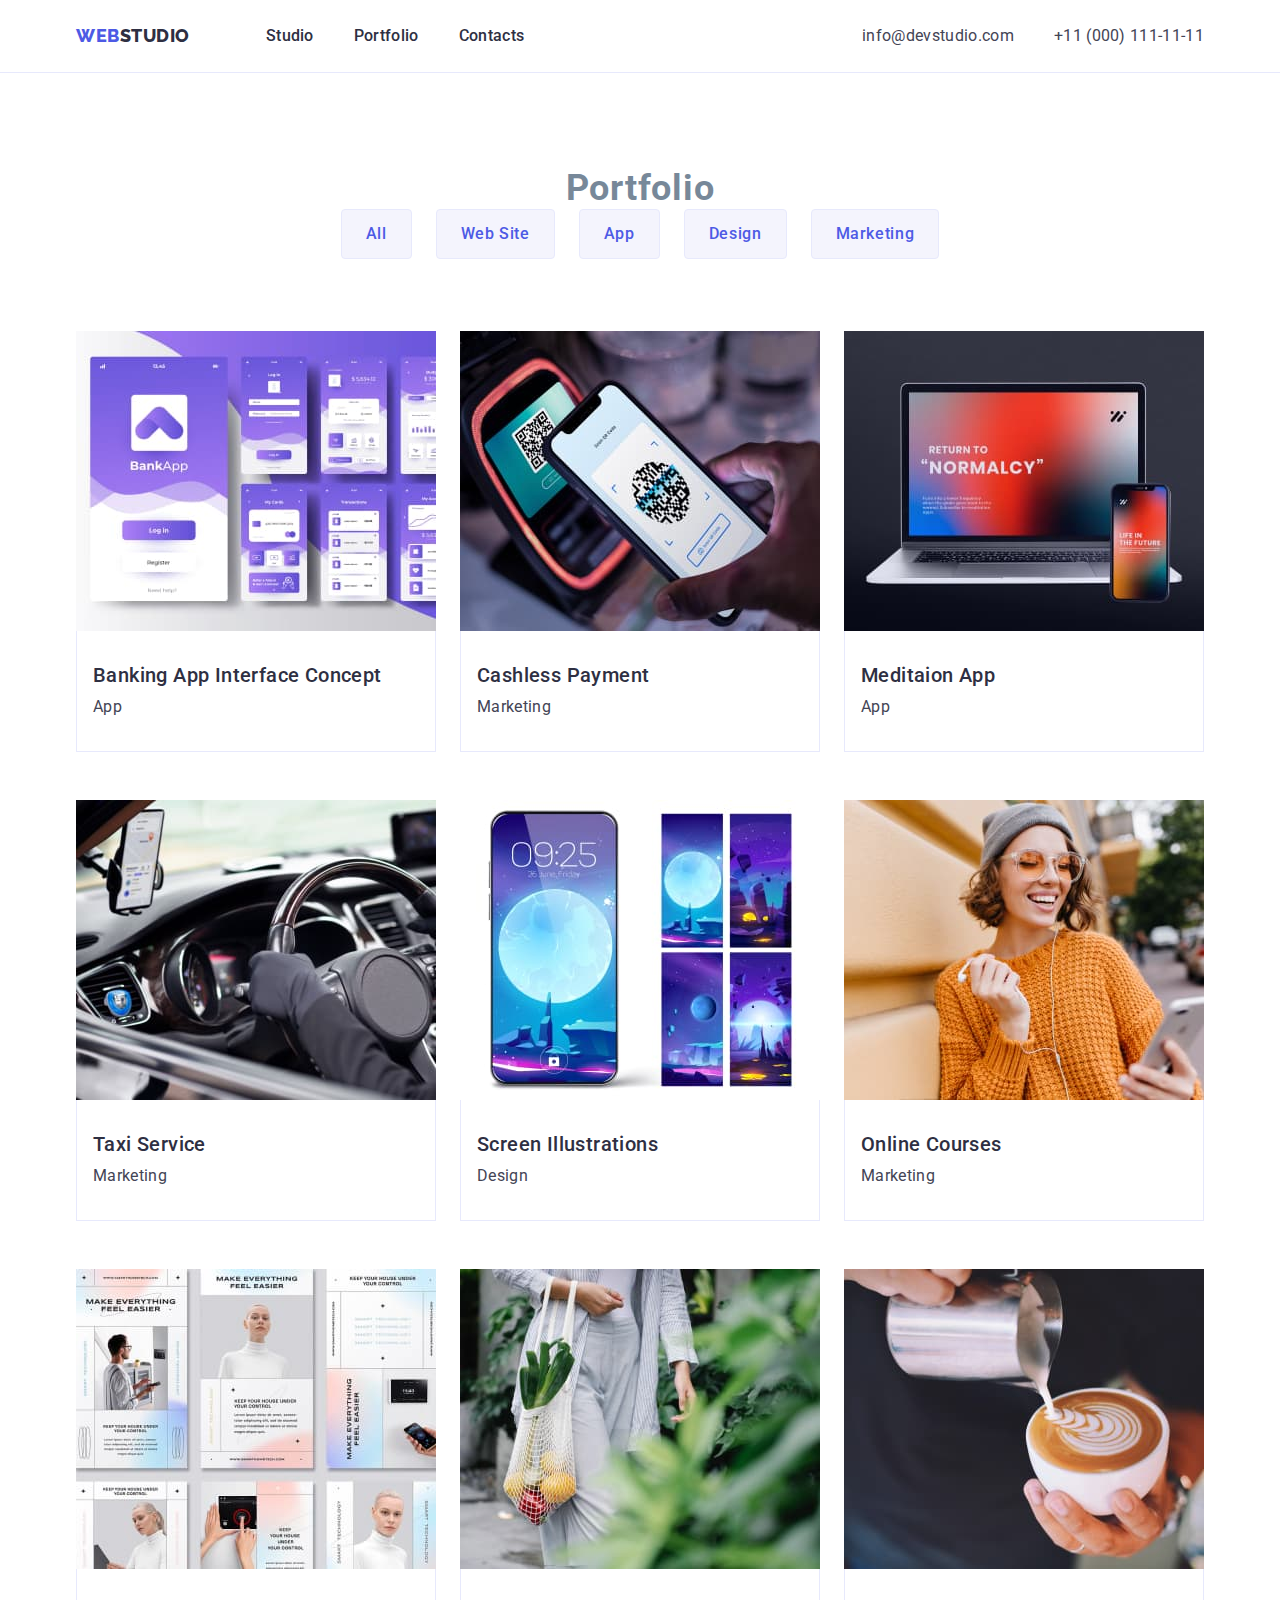
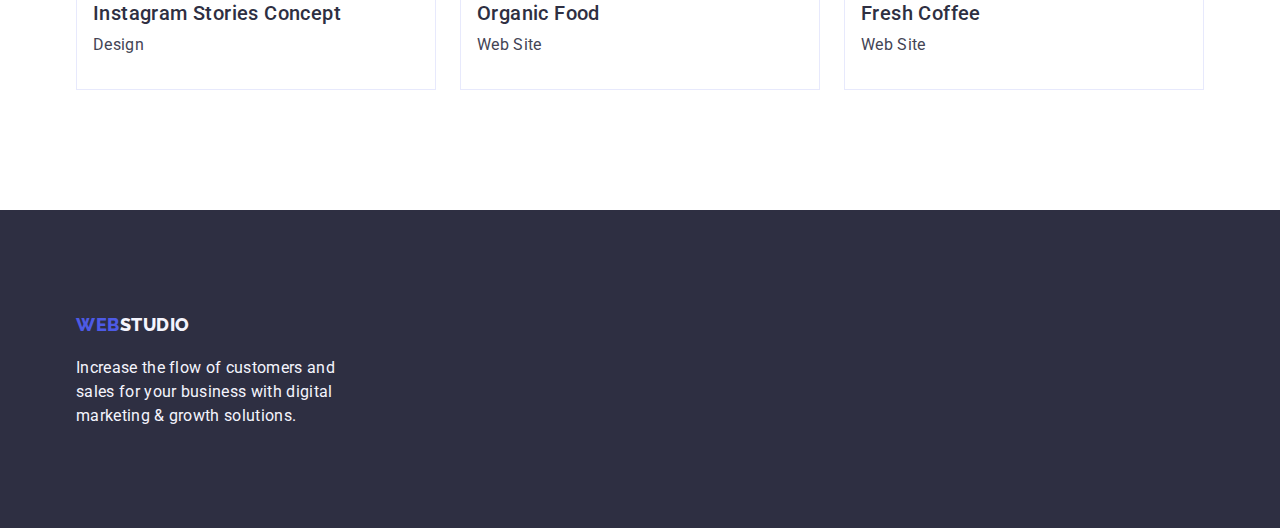
==== portfolio.html @ 7e33753d "Initial commit" ====
<!DOCTYPE html>
<html lang="en">
  <head>
    <meta charset="UTF-8">
    <link
      rel="stylesheet"
      href="https://cdnjs.cloudflare.com/ajax/libs/modern-normalize/1.1.0/modern-normalize.css"
    >
    <link rel="preconnect" href="https://fonts.googleapis.com">
    <link rel="preconnect" href="https://fonts.gstatic.com" crossorigin>
    <link
      href="https://fonts.googleapis.com/css2?family=Raleway:wght@800&family=Roboto:wght@400;500;700;900&display=swap"
      rel="stylesheet"
    >
    <link rel="stylesheet" href="./css/styles.css">
    <title>Main page</title>
  </head>
  <body>
    <!-- Header section -->
    <header class="header">
      <div class="container">
        <nav class="navigation">
          <!-- Logo -->
          <a
            href="./index.html"
            aria-label="Webstudio home page"
            class="logo navigation-item"
          >
            <span class="logo-accent">Web</span>Studio
          </a>

          <!-- Main navigation -->
          <ul class="navigation-list list">
            <li class="item">
              <a href="./index.html" class="navigation-item"> Studio </a>
            </li>
            <li class="item">
              <a href="./portfolio.html" class="navigation-item"> Portfolio </a>
            </li>
            <li class="item">
              <a href="" class="navigation-item"> Contacts </a>
            </li>
          </ul>
        </nav>
        <!-- Contacts block. The only address block at present so wrapped with address tag -->
        <address>
          <ul class="contact-list list">
            <li class="item">
              <a href="mailto:info@devstudio.com" class="contact-item">
                info@devstudio.com
              </a>
            </li>
            <li class="item">
              <a href="tel:+110001111111" class="contact-item">
                +11 (000) 111-11-11
              </a>
            </li>
          </ul>
        </address>
      </div>
    </header>

    <main>
      <section class="section portfolio">
        <div class="container">
          <h1 class="section-title">Portfolio</h1>
          <ul class="filter-list list">
            <li class="item">
              <button type="button" class="button filter">All</button>
            </li>
            <li class="item">
              <button type="button" class="button filter">Web Site</button>
            </li>
            <li class="item">
              <button type="button" class="button filter">App</button>
            </li>
            <li class="item">
              <button type="button" class="button filter">Design</button>
            </li>
            <li class="item">
              <button type="button" class="button filter">Marketing</button>
            </li>
          </ul>
          <ul class="works-list list">
            <li class="item">
              <a href="" class="item-link">
                <img
                  src="./images/portfolio01-360x300-opt.jpg"
                  alt="violet interfaces of a bank app"
                  class="item-image block-img"
                >
                <div class="caption-wrapper">
                  <h2 class="item-title">Banking App Interface Concept</h2>
                  <p class="item-text">App</p>
                </div>
              </a>
            </li>
            <li class="item">
              <a href="" class="item-link">
                <img
                  src="./images/portfolio02-360x300-opt.jpg"
                  alt="a smartphone with a qr code on its screen"
                  class="item-image block-img"
                >
                <div class="caption-wrapper">
                  <h2 class="item-title">Cashless Payment</h2>
                  <p class="item-text">Marketing</p>
                </div>
              </a>
            </li>
            <li class="item">
              <a href="" class="item-link">
                <img
                  src="./images/portfolio03-360x300-opt.jpg"
                  alt="a notebook and a smartphone"
                  class="item-image block-img"
                >
                <div class="caption-wrapper">
                  <h2 class="item-title">Meditaion App</h2>
                  <p class="item-text">App</p>
                </div>
              </a>
            </li>
            <li class="item">
              <a href="" class="item-link">
                <img
                  src="./images/portfolio04-360x300-opt.jpg"
                  alt="a car steering wheel"
                  class="item-image block-img"
                >
                <div class="caption-wrapper">
                  <h2 class="item-title">Taxi Service</h2>
                  <p class="item-text">Marketing</p>
                </div>
              </a>
            </li>
            <li class="item">
              <a href="" class="item-link">
                <img
                  src="./images/portfolio05-360x300-opt.jpg"
                  alt="a smartphone with various illustrations on a screen"
                  class="item-image block-img"
                >
                <div class="caption-wrapper">
                  <h2 class="item-title">Screen Illustrations</h2>
                  <p class="item-text">Design</p>
                </div>
              </a>
            </li>
            <li class="item">
              <a href="" class="item-link">
                <img
                  src="./images/portfolio06-360x300-opt.jpg"
                  alt="a girl in sunglasses looking at her smartphone"
                  class="item-image block-img"
                >
                <div class="caption-wrapper">
                  <h2 class="item-title">Online Courses</h2>
                  <p class="item-text">Marketing</p>
                </div>
              </a>
            </li>
            <li class="item">
              <a href="" class="item-link">
                <img
                  src="./images/portfolio07-360x300-opt.jpg"
                  alt="various cards with a graphic design of a page"
                  class="item-image block-img"
                >
                <div class="caption-wrapper">
                  <h2 class="item-title">Instagram Stories Concept</h2>
                  <p class="item-text">Design</p>
                </div>
              </a>
            </li>
            <li class="item">
              <a href="" class="item-link">
                <img
                  src="./images/portfolio08-360x300-opt.jpg"
                  alt="someone carrying a string bag with vegetables"
                  class="item-image block-img"
                >
                <div class="caption-wrapper">
                  <h2 class="item-title">Organic Food</h2>
                  <p class="item-text">Web Site</p>
                </div>
              </a>
            </li>
            <li class="item">
              <a href="" class="item-link">
                <img
                  src="./images/portfolio09-360x300-opt.jpg"
                  class="item-image block-img"
                  alt="a coffee cup with decorated latte"
                >
                <div class="caption-wrapper">
                  <h2 class="item-title">Fresh Coffee</h2>
                  <p class="item-text">Web Site</p>
                </div>
              </a>
            </li>
          </ul>
        </div>
      </section>
    </main>

    <footer class="footer">
      <div class="container">
        <!-- Logo -->
        <a href="./index.html" aria-label="Webstudio home page" class="logo">
          <span class="logo-accent">Web</span>Studio
        </a>

        <!-- This part also can be call to action (<b>) but not important at the moment -->
        <p class="footer-text">
          Increase the flow of customers and sales for your business with
          digital marketing & growth solutions.
        </p>
      </div>
    </footer>
  </body>
</html>
---- css/styles.css ----
:root {
    --primary-brand: #4D5AE5;
    --action-active: #404BBF;
    --dark: #2E2F42;
    --text-main: #434455;
    --accent-color: #E7E9FC;
    --light: #F4F4FD;
    --background-primary: #FFFFFF;
}

body {

    color: var(--text-main);

    font-family: 'Roboto', sans-serif;

}

.container {
    width: 1158px;
    margin-left: auto;
    margin-right: auto;
    padding-left: 15px;
    padding-right: 15px;

    /* outline: 2px dashed orange; */

}

/* 4px fix */
.block-img {
    display: block;
}

/* common undotted list*/
.list {
    margin-top: 0;
    margin-bottom: 0;
    padding-left: 0;

    list-style: none;
}


/* common dark item header */
.item-title {
    margin-top: 0;
    margin-bottom: 0;

    color: var(--dark);

    font-weight: 500;
    font-size: 20px;
    line-height: 1.2;
    letter-spacing: 0.02em;
}

.item-text {
    margin-top: 0;
    margin-bottom: 0;

    /* Temporary fix for a text wrapped with link in a team block (styles inherited from user-agent).  */
    /* Will be deleted because team items doesn't look like a link on next mockups*/
    color: var(--text-main);
    line-height: 1.5;
    letter-spacing: 0.02em;
}

.section {
    background-color: var(--background-primary);
}

.section-title {
    margin-top: 0;
    margin-bottom: 0;

    color: var(--dark);


    font-size: 36px;
    line-height: 1.11;
    letter-spacing: 0.02em;
    text-transform: capitalize;
    text-align: center;
}


/* links */

.item-link {
    text-decoration: none;
}

/* Just for hover/focused purposes */
.item-link:hover,
.item-link:focus {
    background-color: var(--primary-brand);
}

.button {

    border-radius: 4px;
    border: 1px solid transparent;

    font-family: 'Roboto', sans-serif;
    font-size: 16px;
    font-weight: 500;
    line-height: 1.5;
    letter-spacing: 0.04em;

    cursor: pointer;
}

.button.primary {
    padding: 16px 32px;
    color: var(--background-primary);
    background-color: var(--primary-brand);

}

.button.primary:hover,
.button.primary:focus {
    background-color: var(--action-active);

}


.button.filter {
    padding: 12px 24px;
    border: 1px solid var(--accent-color);


    background-color: var(--light);
    color: var(--primary-brand);

}

.button.filter:hover,
.button.filter:focus {
    border: 1px solid transparent;

    background-color: var(--action-active);
    color: var(--background-primary);

}

/* Header Section */

.header {
    border-bottom: 1px solid var(--accent-color);
    background-color: var(--background-primary);
}

.header .container {
    display: flex;
    justify-content: space-between;
    align-items: center;
}

/* Logo Elements*/

.logo {


    font-family: 'Raleway', sans-serif;
    font-weight: 800;
    font-size: 18px;
    line-height: 1.33;
    letter-spacing: 0.03em;
    text-transform: uppercase;
    text-decoration: none;

}

.logo .logo-accent {
    color: var(--primary-brand);
}

.logo.navigation-item {
    margin-right: 76px;
}


/* Site Navigation Block */

.navigation {
    display: flex;
}

.navigation-list {
    display: flex;
}

.navigation-list .item:not(:last-child) {
    margin-right: 40px;
}

.navigation-item {
    display: block;
    padding-top: 24px;
    padding-bottom: 24px;

    color: var(--dark);
    text-decoration: none;

}

.navigation-item:hover,
.navigation-item:focus {
    color: var(--primary-brand);
}

.navigation-list .navigation-item {
    font-weight: 500;
    line-height: 1.5;
    letter-spacing: 0.02em;
}


/* Contacts Block*/

.contact-list {
    display: flex;
}

.contact-list .item:not(:last-child) {
    margin-right: 40px;
}

.contact-item {
    display: block;
    padding-top: 24px;
    padding-bottom: 24px;

    color: var(--text-main);
    text-decoration: none;
    line-height: 1.5;
    letter-spacing: 0.02em;
}

.contact-item:hover,
.contact-item:focus {
    color: var(--primary-brand);
}

.contact-list .contact-item {
    font-style: normal;
}

/* Hero Section */

.hero {

    /*according to color scheme should be rgba(0, 0, 0, 0.05), ???*/
    background-color: var(--dark);

    text-align: center;

}

.hero-title {
    margin-top: 0;
    margin-bottom: 48px;

    color: var(--background-primary);

    font-size: 56px;
    line-height: 1.07;
    letter-spacing: 0.02em;
}

/* Strengths Section */
.strengths {
    padding-top: 120px;
    padding-bottom: 60px;
}

.strengths .section-title,
.portfolio .section-title {
    /* To show it`s invisible title */
    color: lightslategrey;

}

.strengths .item-title {
    margin-bottom: 8px;
}

.strengths-list {
    display: flex;
    /* justify-content: space-between;  */
}

.strengths-list .item:not(:last-child) {
    margin-right: 24px;
}

/* Services Section */

.services {
    padding-top: 60px;
    padding-bottom: 120px;
}

.services .section-title {
    margin-bottom: 72px;
}

.services-list {
    display: flex;
}

.services-list .item:not(:last-child) {
    margin-right: 24px;
}



/* Team Section */

.team {
    padding-top: 120px;
    padding-bottom: 120px;

    background-color: var(--light);
}

.team .section-title {
    margin-bottom: 72px;
}

.team-list {
    display: flex;
}

.team-list .item {
    text-align: center;
}

.team-list .item-title {
    margin-bottom: 8px;
}

.team-list .item:not(:last-child) {
    margin-right: 24px;
}

.team-list .caption-wrapper {
    padding: 32px 16px;

    background-color: var(--background-primary);
}


/* Portfolio Section */

.portfolio {
    padding-top: 96px;
    padding-bottom: 120px;
}

.filter-list {
    display: flex;
    justify-content: center;
    margin-bottom: 72px;
}

/* .works-list .item-image {
    margin-bottom: 32px;
} */

.works-list .item-title {
    margin-bottom: 8px;
    
}

.works-list .caption-wrapper {
    padding: 32px 16px;
   
    border-left: 1px solid var(--accent-color);
    border-right: 1px solid var(--accent-color);
    border-bottom: 1px solid var(--accent-color);
    

}


/* Portfolio Filter */

.filter-list .item:not(:last-child) {
    margin-right: 24px;
}

/* Portfolio Works Catalogue */

.works-list {
    display: flex;
    flex-wrap: wrap;
}

.works-list .item:not(:nth-child(3n)) {
    margin-right: 24px;
}

.works-list .item:not(:nth-last-child(-n+3)) {
    margin-bottom: 48px;
}




/* Footer Section */

.footer {
    padding-top: 100px;
    padding-bottom: 100px;

    color: var(--light);
    background-color: var(--dark);
}

.footer .logo {
    display: block;
    margin-bottom: 16px;

    color: var(--light);

    line-height: 1.67;
}

.footer .logo:hover,
.footer .logo:focus {
    color: var(--primary-brand);
}

.footer-text {
    margin-bottom: 0;
    max-width: 264px;

    line-height: 1.5;
    letter-spacing: 0.02em;
}
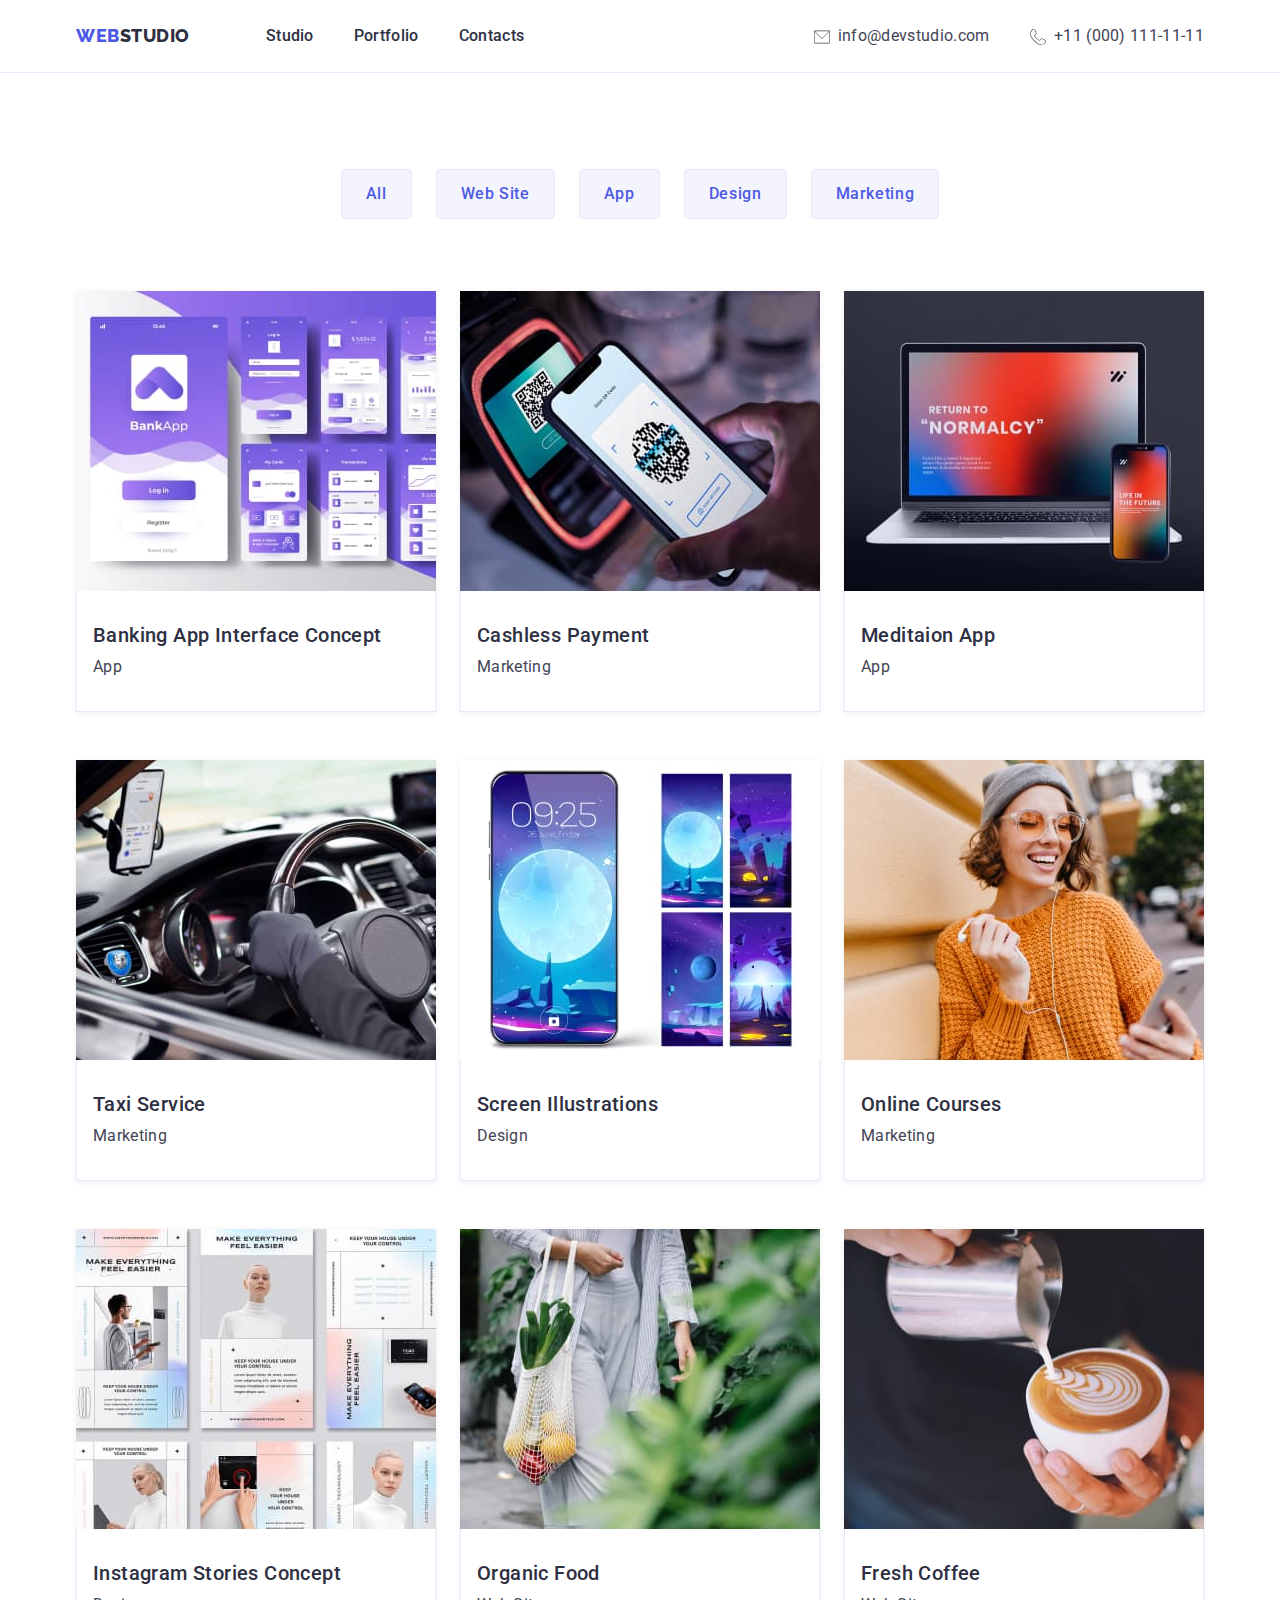
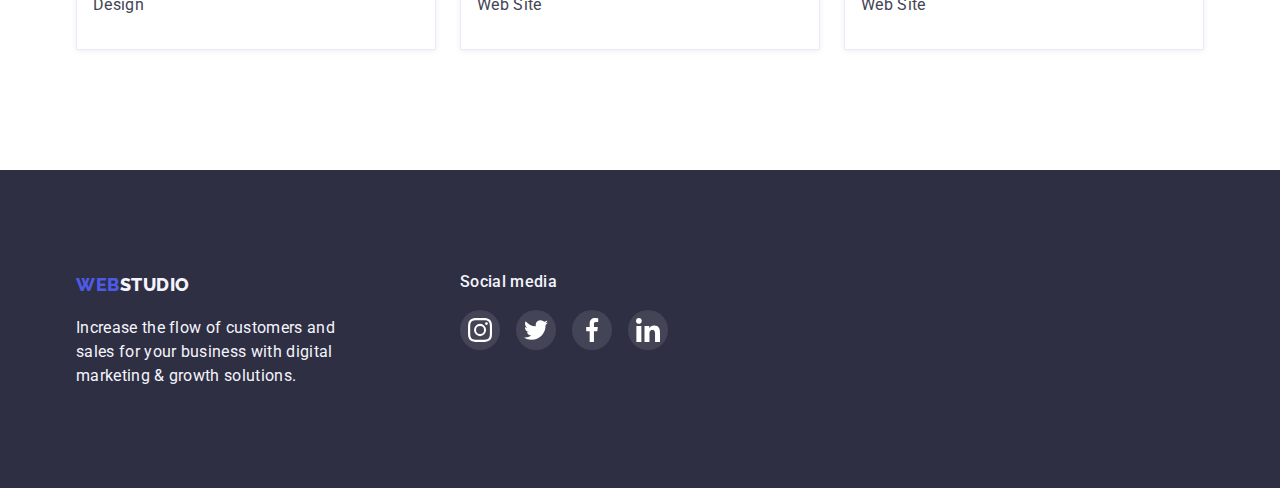
==== commit 9cf94ffc: "socials+shadows+minor fixes" ====
--- a/portfolio.html
+++ b/portfolio.html
@@ -4,14 +4,12 @@
     <meta charset="UTF-8">
     <link
       rel="stylesheet"
-      href="https://cdnjs.cloudflare.com/ajax/libs/modern-normalize/1.1.0/modern-normalize.css"
-    >
+      href="https://cdnjs.cloudflare.com/ajax/libs/modern-normalize/1.1.0/modern-normalize.css">
     <link rel="preconnect" href="https://fonts.googleapis.com">
     <link rel="preconnect" href="https://fonts.gstatic.com" crossorigin>
     <link
       href="https://fonts.googleapis.com/css2?family=Raleway:wght@800&family=Roboto:wght@400;500;700;900&display=swap"
-      rel="stylesheet"
-    >
+      rel="stylesheet">
     <link rel="stylesheet" href="./css/styles.css">
     <title>Main page</title>
   </head>
@@ -47,11 +45,17 @@
           <ul class="contact-list list">
             <li class="item">
               <a href="mailto:info@devstudio.com" class="contact-item">
+                <svg class="icon-socials">
+                  <use href="./images/icons.svg#envelope"></use>
+                </svg>
                 info@devstudio.com
               </a>
             </li>
             <li class="item">
               <a href="tel:+110001111111" class="contact-item">
+                <svg class="icon-socials">
+                  <use href="./images/icons.svg#phone"></use>
+                </svg>
                 +11 (000) 111-11-11
               </a>
             </li>
@@ -63,7 +67,7 @@
     <main>
       <section class="section portfolio">
         <div class="container">
-          <h1 class="section-title">Portfolio</h1>
+          <h1 class="section-title visually-hidden">Portfolio</h1>
           <ul class="filter-list list">
             <li class="item">
               <button type="button" class="button filter">All</button>
@@ -206,16 +210,70 @@
 
     <footer class="footer">
       <div class="container">
-        <!-- Logo -->
-        <a href="./index.html" aria-label="Webstudio home page" class="logo">
-          <span class="logo-accent">Web</span>Studio
-        </a>
-
-        <!-- This part also can be call to action (<b>) but not important at the moment -->
-        <p class="footer-text">
-          Increase the flow of customers and sales for your business with
-          digital marketing & growth solutions.
-        </p>
+        <h2 class="visually-hidden">Footer</h2>
+        <!-- Logo block-->
+        <div class="footer-logo">
+          <h3 class="visually-hidden">Logo</h3>
+          <a href="./index.html" aria-label="Webstudio home page" class="logo">
+            <span class="logo-accent">Web</span>Studio
+          </a>
+
+          <!-- This part also can be call to action (<b>) but not important at the moment -->
+          <p class="footer-text">
+            Increase the flow of customers and sales for your business with
+            digital marketing & growth solutions.
+          </p>
+        </div>
+        <!-- Socials block -->
+        <div class="footer-socials">
+          <h3 class="socials-title">Social media</h3>
+          <ul class="list socials-list">
+            <li class="social-item">
+              <a
+                href="https://instagram.com"
+                aria-label="instagram"
+                class="link-social"
+              >
+                <svg class="icon-socials">
+                  <use href="./images/icons.svg#instagram"></use>
+                </svg>
+              </a>
+            </li>
+            <li class="social-item">
+              <a
+                href="https://twitter.com"
+                aria-label="twitter"
+                class="link-social"
+              >
+                <svg class="icon-socials">
+                  <use href="./images/icons.svg#twitter"></use>
+                </svg>
+              </a>
+            </li>
+            <li class="social-item">
+              <a
+                href="https://facebook.com"
+                aria-label="facebook"
+                class="link-social"
+              >
+                <svg class="icon-socials">
+                  <use href="./images/icons.svg#facebook"></use>
+                </svg>
+              </a>
+            </li>
+            <li class="social-item">
+              <a
+                href="https://linkedin.com"
+                aria-label="linkedin"
+                class="link-social"
+              >
+                <svg class="icon-socials">
+                  <use href="./images/icons.svg#linkedin"></use>
+                </svg>
+              </a>
+            </li>
+          </ul>
+        </div>
       </div>
     </footer>
   </body>
--- a/css/styles.css
+++ b/css/styles.css
@@ -6,6 +6,10 @@
     --accent-color: #E7E9FC;
     --light: #F4F4FD;
     --background-primary: #FFFFFF;
+    --hero-background: rgba(46, 47, 66, 0.7);
+    --background-footer-social: rgba(255, 255, 255, 0.1);
+    --success-highlight: #31D0AA;
+    --subtle-text: #8E8F99;
 }
 
 body {
@@ -23,8 +27,6 @@
     padding-left: 15px;
     padding-right: 15px;
 
-    /* outline: 2px dashed orange; */
-
 }
 
 /* 4px fix */
@@ -142,6 +144,41 @@
     background-color: var(--action-active);
     color: var(--background-primary);
 
+    box-shadow: 0px 3px 1px rgba(0, 0, 0, 0.1), 0px 2px 1px rgba(0, 0, 0, 0.08), 0px 2px 2px rgba(0, 0, 0, 0.12);
+
+}
+
+/* Socials */
+.link-social {
+    display: block;
+    width: 40px;
+    height: 40px;
+    padding: 12px;
+
+
+}
+
+.icon-socials {
+    display: block;
+    width: 16px;
+    height: 16px;
+
+    fill: var(--background-primary)
+}
+
+/* For hodden elements */
+.visually-hidden {
+    position: absolute;
+    width: 1px;
+    height: 1px;
+    margin: -1px;
+    border: 0;
+    padding: 0;
+
+    white-space: nowrap;
+    clip-path: inset(100%);
+    clip: rect(0 0 0 0);
+    overflow: hidden;
 }
 
 /* Header Section */
@@ -207,7 +244,7 @@
 
 .navigation-item:hover,
 .navigation-item:focus {
-    color: var(--primary-brand);
+    color: var(--action-active);
 }
 
 .navigation-list .navigation-item {
@@ -227,8 +264,9 @@
     margin-right: 40px;
 }
 
+
 .contact-item {
-    display: block;
+    display: inline-block;
     padding-top: 24px;
     padding-bottom: 24px;
 
@@ -238,9 +276,18 @@
     letter-spacing: 0.02em;
 }
 
+.contact-item .icon-socials {
+    display: inline-block;
+    /* 8px in total but 4px inline-block 4px margin  */
+    margin-right: 4px;
+    vertical-align: middle;
+
+    fill: currentColor;
+}
+
 .contact-item:hover,
 .contact-item:focus {
-    color: var(--primary-brand);
+    color: var(--action-active);
 }
 
 .contact-list .contact-item {
@@ -248,15 +295,6 @@
 }
 
 /* Hero Section */
-
-.hero {
-
-    /*according to color scheme should be rgba(0, 0, 0, 0.05), ???*/
-    background-color: var(--dark);
-
-    text-align: center;
-
-}
 
 .hero-title {
     margin-top: 0;
@@ -267,6 +305,19 @@
     font-size: 56px;
     line-height: 1.07;
     letter-spacing: 0.02em;
+}
+
+.overlay {
+    height: 600px;
+    max-width: 1400px;
+    margin-left: auto;
+    margin-right: auto;
+    padding-top: 188px;
+    background-image:
+        linear-gradient(var(--hero-background), var(--hero-background)),
+        url("../images/people-office-1400x600-opt.jpg");
+
+    text-align: center;
 }
 
 /* Strengths Section */
@@ -275,11 +326,8 @@
     padding-bottom: 60px;
 }
 
-.strengths .section-title,
-.portfolio .section-title {
-    /* To show it`s invisible title */
-    color: lightslategrey;
-
+.strengths .item {
+    width: 264px;
 }
 
 .strengths .item-title {
@@ -288,11 +336,26 @@
 
 .strengths-list {
     display: flex;
-    /* justify-content: space-between;  */
 }
 
 .strengths-list .item:not(:last-child) {
     margin-right: 24px;
+}
+
+.strengths-list .item-picture {
+    padding: 24px 100px;
+    margin-bottom: 8px;
+
+    background-color: var(--light);
+    border-radius: 4px;
+}
+
+.strengths-icon {
+    display: block;
+    width: 64px;
+    height: 64px;
+
+    fill: var(--dark);
 }
 
 /* Services Section */
@@ -335,12 +398,19 @@
 
 .team-list .item {
     text-align: center;
+
+    box-shadow: 0px 1px 6px rgba(46, 47, 66, 0.08), 0px 1px 1px rgba(46, 47, 66, 0.16), 0px 2px 1px rgba(46, 47, 66, 0.08);
+    border-radius: 0px 0px 4px 4px;
 }
 
 .team-list .item-title {
     margin-bottom: 8px;
 }
 
+.team-list .item-text {
+    margin-bottom: 8px;
+}
+
 .team-list .item:not(:last-child) {
     margin-right: 24px;
 }
@@ -350,6 +420,27 @@
 
     background-color: var(--background-primary);
 }
+
+.socials-list {
+    display: flex;
+    justify-content: space-between;
+}
+
+
+
+.team .link-social {
+    background-color: var(--primary-brand);
+    border-radius: 50%;
+}
+
+.team .link-social:hover,
+.team .link-social:focus {
+    background-color: var(--action-active);
+
+}
+
+
+
 
 
 /* Portfolio Section */
@@ -365,23 +456,33 @@
     margin-bottom: 72px;
 }
 
-/* .works-list .item-image {
-    margin-bottom: 32px;
-} */
-
 .works-list .item-title {
     margin-bottom: 8px;
-    
+
+}
+
+.works-list .item {
+    box-shadow: 0px 1px 6px rgba(46, 47, 66, 0.08);
+}
+
+.works-list .item:hover,
+.works-list .item:focus {
+    box-shadow: 0px 1px 6px rgba(46, 47, 66, 0.08), 0px 1px 1px rgba(46, 47, 66, 0.16), 0px 2px 1px rgba(46, 47, 66, 0.08);
 }
 
 .works-list .caption-wrapper {
     padding: 32px 16px;
-   
+
     border-left: 1px solid var(--accent-color);
     border-right: 1px solid var(--accent-color);
     border-bottom: 1px solid var(--accent-color);
-    
-
+}
+
+.works-list .item:hover .caption-wrapper,
+.works-list .item:focus .caption-wrapper {
+    border-left: 0.5px solid var(--light);
+    border-right: 0.5px solid var(--light);
+    border-bottom: 0.5px solid var(--light);
 }
 
 
@@ -406,6 +507,48 @@
     margin-bottom: 48px;
 }
 
+/* Clients section */
+
+.clients {
+    padding-top: 130px;
+    padding-bottom: 120px;
+    padding-left: 156px;
+    padding-right: 156px;
+}
+
+.clients .section-title {
+    margin-bottom: 72px;
+}
+
+.clients-list {
+    display: flex;
+    justify-content: space-between;
+}
+
+.client-link {
+    display: block;
+    width: 168px;
+    height: 88px;
+    padding: 16px 32px;
+
+    border: 1px solid var(--subtle-text);
+    border-radius: 4px;
+    color: var(--subtle-text);
+}
+
+.client-link:hover,
+.client-link:focus {
+
+    border: 1px solid var(--action-active);
+    color: var(--action-active);
+}
+
+.client-icon {
+    width: 104px;
+    height: 56px;
+
+    fill: currentColor;
+}
 
 
 
@@ -439,4 +582,49 @@
 
     line-height: 1.5;
     letter-spacing: 0.02em;
+}
+
+.footer-socials {
+    min-width: 208px;
+}
+
+.footer-socials .socials-title {
+    margin-top: 0;
+    margin-bottom: 16px;
+
+    font-weight: 500;
+    font-size: 16px;
+    line-height: 1.5;
+    letter-spacing: 0.02em;
+}
+
+.footer-socials .socials-list {
+    display: flex;
+    justify-content: space-between;
+}
+
+.footer-socials .icon-socials {
+    width: 24px;
+    height: 24px;
+}
+
+.footer .link-social {
+    padding: 8px;
+
+    background-color: var(--background-footer-social);
+    border-radius: 50%;
+}
+
+.footer .link-social:hover,
+.footer .link-social:focus {
+    background-color: var(--success-highlight);
+
+}
+
+.footer .container {
+    display: flex;
+}
+
+.footer-logo {
+    margin-right: 120px;
 }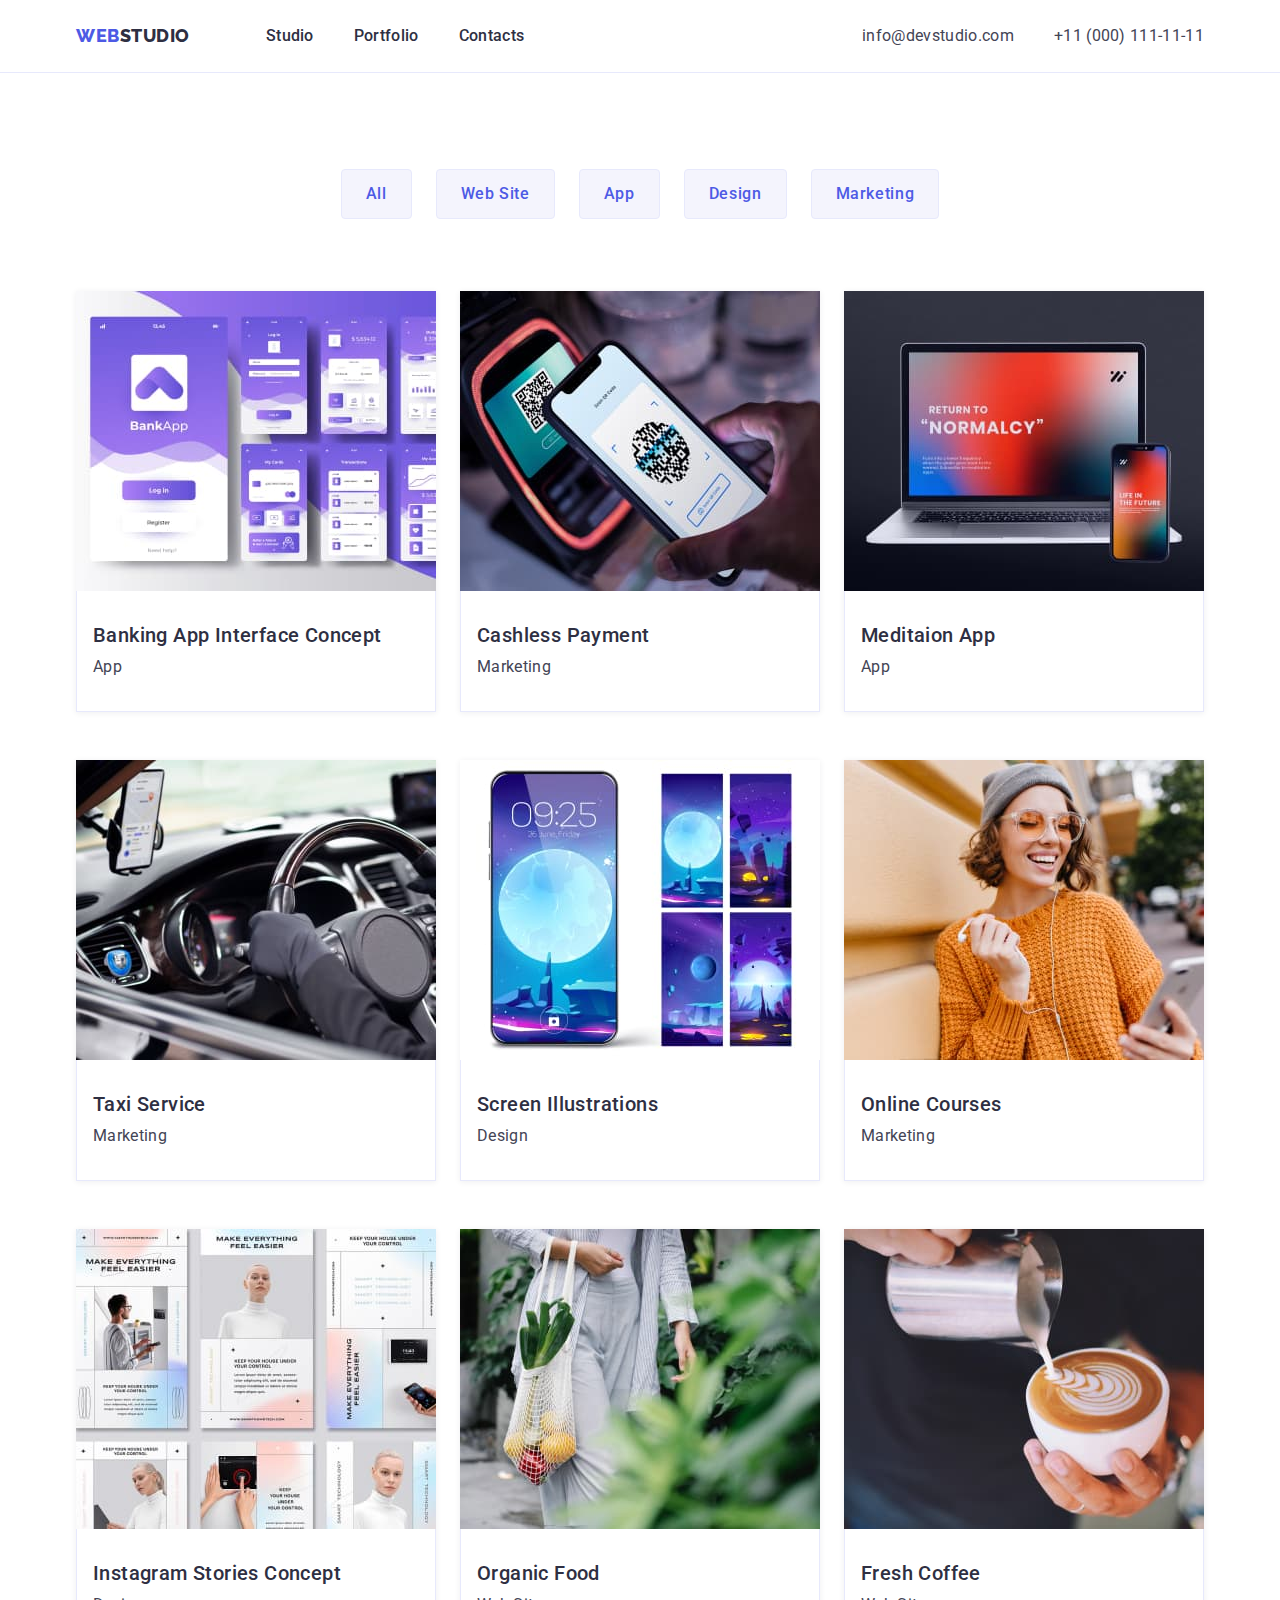
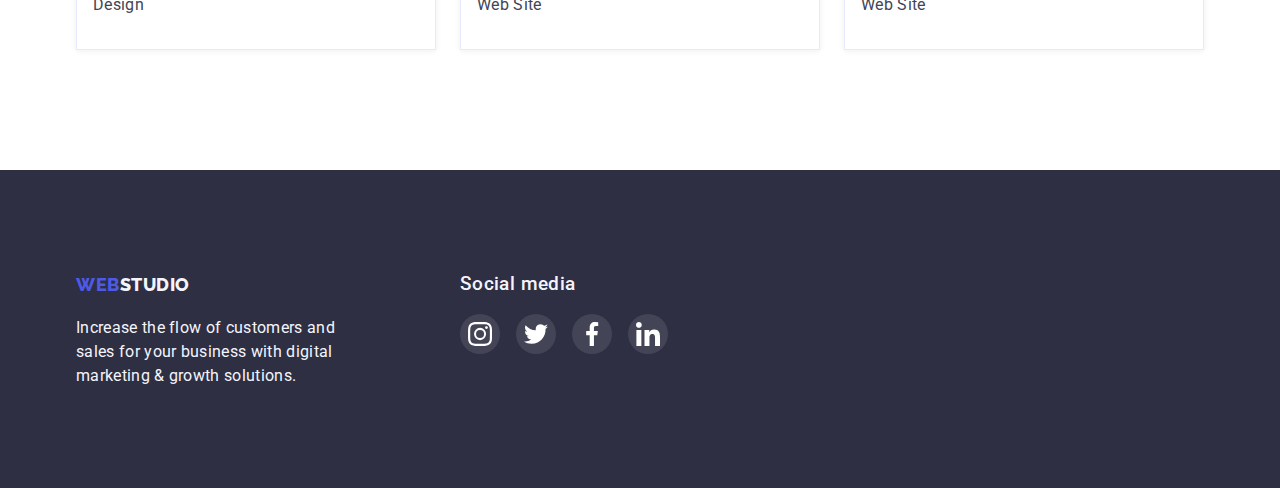
==== commit 126d0a1b: "aftecheck fixes" ====
--- a/portfolio.html
+++ b/portfolio.html
@@ -45,17 +45,17 @@
           <ul class="contact-list list">
             <li class="item">
               <a href="mailto:info@devstudio.com" class="contact-item">
-                <svg class="icon-socials">
+                <!-- <svg class="icon-socials">
                   <use href="./images/icons.svg#envelope"></use>
-                </svg>
+                </svg> -->
                 info@devstudio.com
               </a>
             </li>
             <li class="item">
               <a href="tel:+110001111111" class="contact-item">
-                <svg class="icon-socials">
+                <!-- <svg class="icon-socials">
                   <use href="./images/icons.svg#phone"></use>
-                </svg>
+                </svg> -->
                 +11 (000) 111-11-11
               </a>
             </li>
--- a/css/styles.css
+++ b/css/styles.css
@@ -150,10 +150,15 @@
 
 /* Socials */
 .link-social {
-    display: block;
-    width: 40px;
-    height: 40px;
-    padding: 12px;
+    /* display: block; */
+    display: flex;
+    min-width: 40px;
+    min-height: 40px;
+    padding: 8px;
+    justify-content: center;
+    align-items: center;
+
+    border-radius: 50%;
 
 
 }
@@ -299,6 +304,9 @@
 .hero-title {
     margin-top: 0;
     margin-bottom: 48px;
+    margin-left: auto;
+    margin-right: auto;
+    max-width: 498px;
 
     color: var(--background-primary);
 
@@ -343,7 +351,12 @@
 }
 
 .strengths-list .item-picture {
-    padding: 24px 100px;
+    /* padding: 24px 100px; */
+    display: flex;
+    padding: 4px;
+    min-height: 112px;
+    justify-content: center;
+    align-items: center;
     margin-bottom: 8px;
 
     background-color: var(--light);
@@ -430,7 +443,7 @@
 
 .team .link-social {
     background-color: var(--primary-brand);
-    border-radius: 50%;
+    
 }
 
 .team .link-social:hover,
@@ -512,8 +525,8 @@
 .clients {
     padding-top: 130px;
     padding-bottom: 120px;
-    padding-left: 156px;
-    padding-right: 156px;
+    /* padding-left: 156px; */
+    /* padding-right: 156px; */
 }
 
 .clients .section-title {
@@ -526,10 +539,12 @@
 }
 
 .client-link {
-    display: block;
-    width: 168px;
-    height: 88px;
-    padding: 16px 32px;
+    display: flex;
+    min-width: 168px;
+    min-height: 88px;
+    padding: 4px;
+    justify-content: center;
+    align-items: center;
 
     border: 1px solid var(--subtle-text);
     border-radius: 4px;
@@ -593,7 +608,6 @@
     margin-bottom: 16px;
 
     font-weight: 500;
-    font-size: 16px;
     line-height: 1.5;
     letter-spacing: 0.02em;
 }
@@ -609,10 +623,9 @@
 }
 
 .footer .link-social {
-    padding: 8px;
+    /* padding: 8px; */
 
     background-color: var(--background-footer-social);
-    border-radius: 50%;
 }
 
 .footer .link-social:hover,
